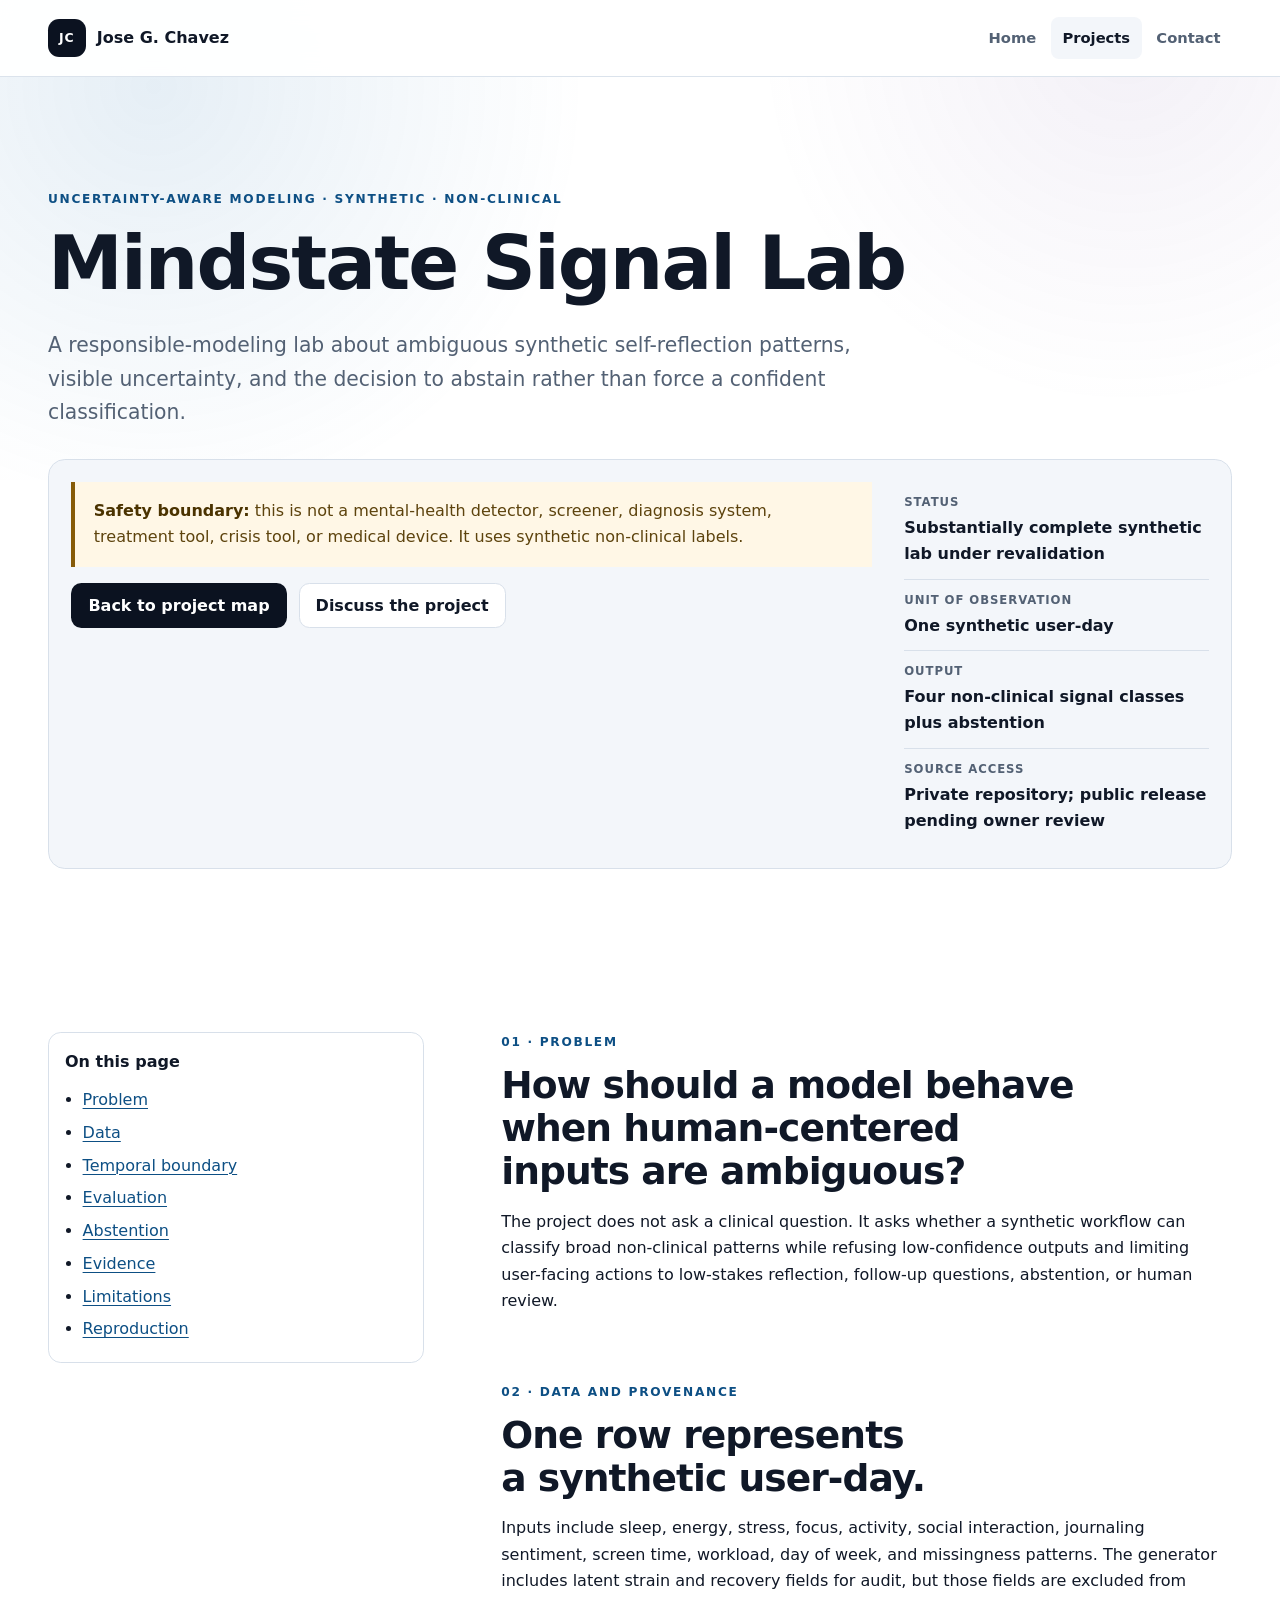
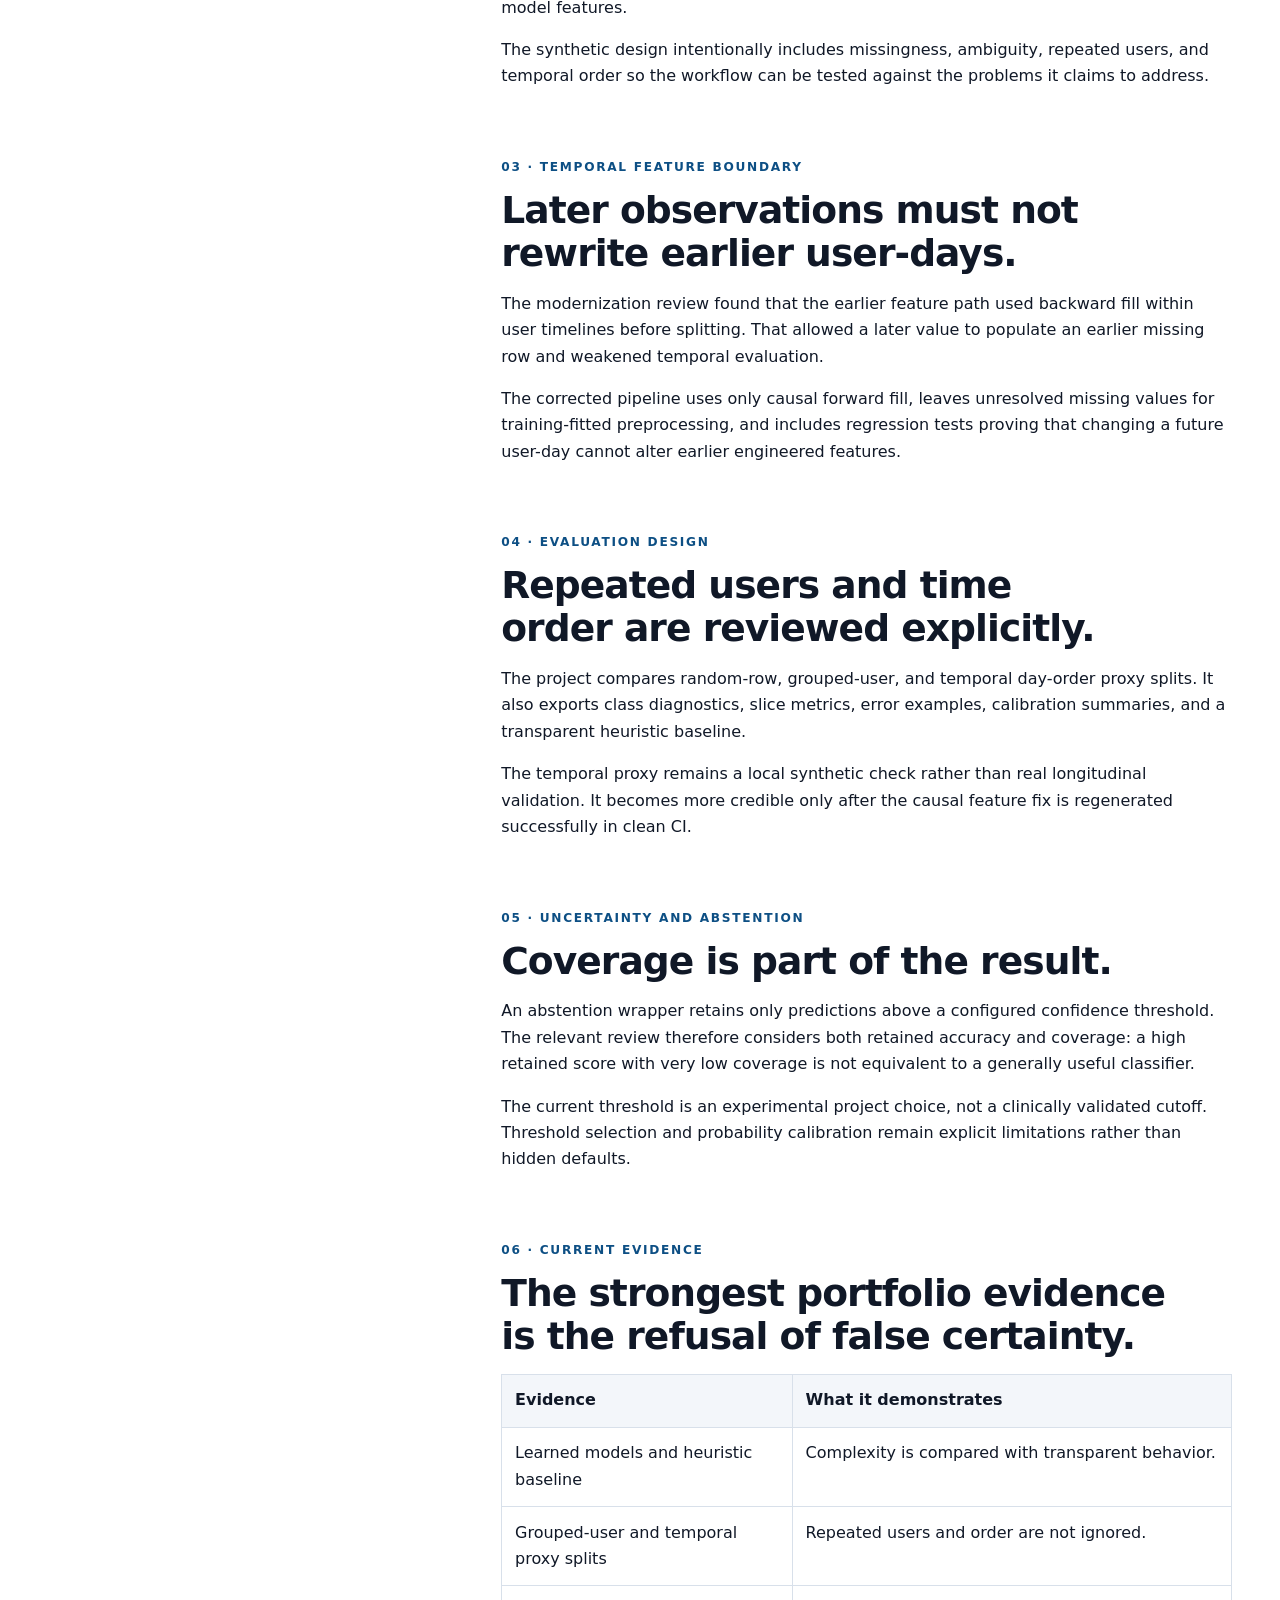
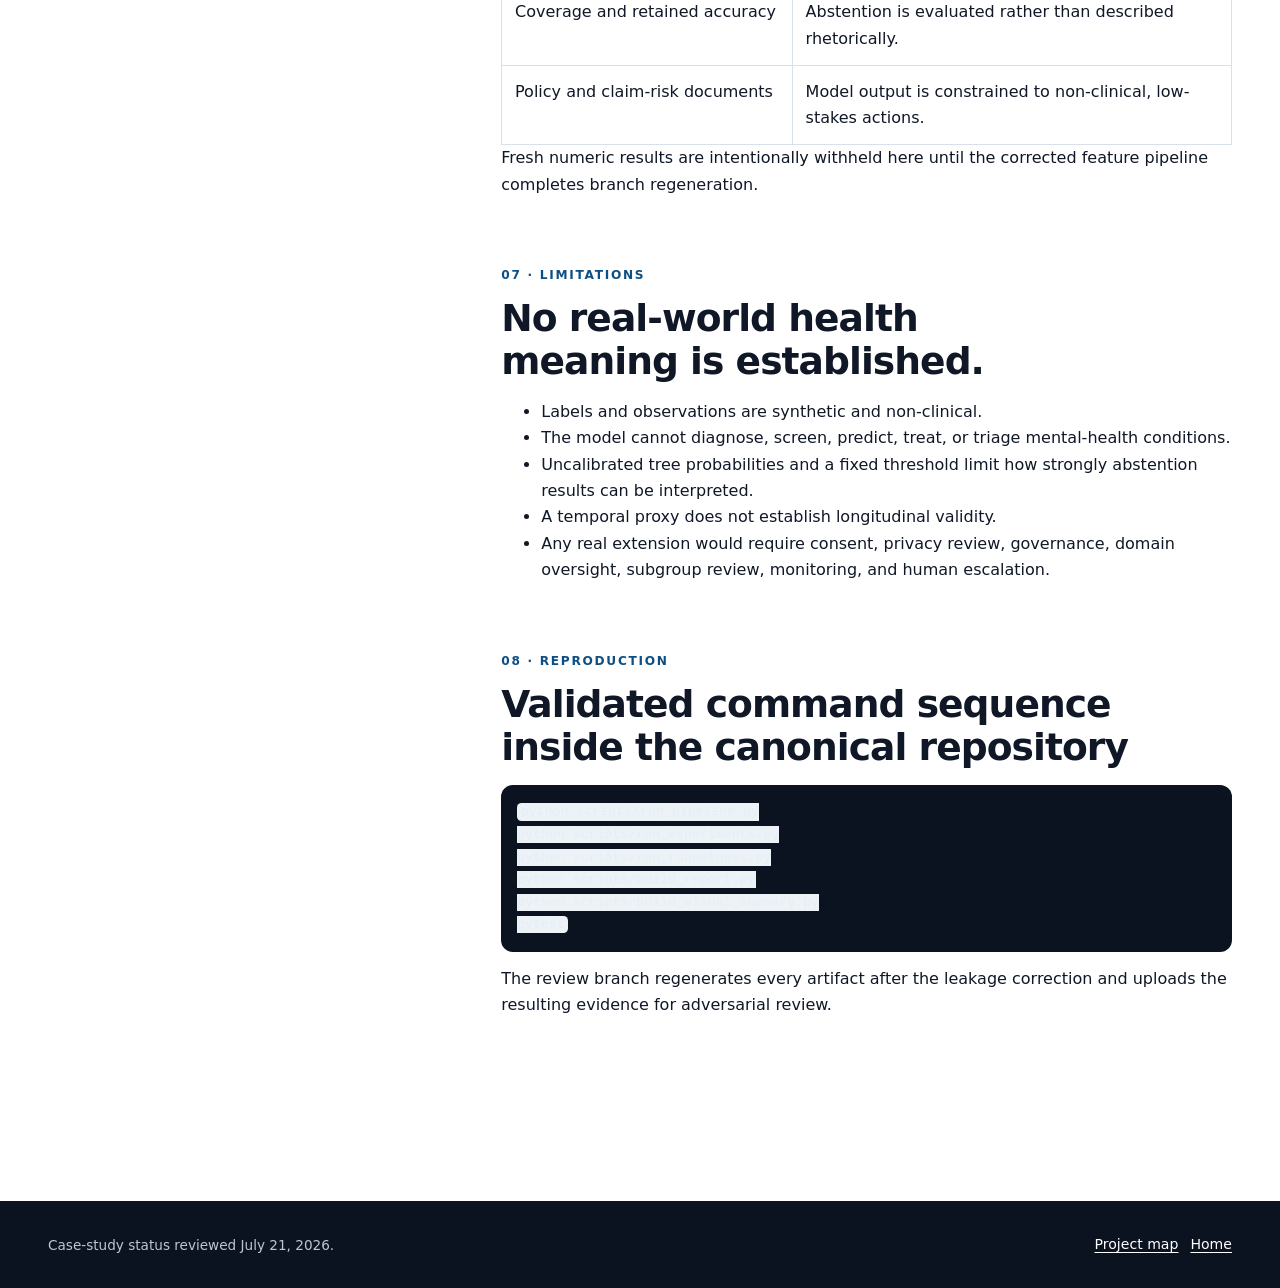
==== projects/mindstate-signal-lab.html @ d22eb43d "Add Mindstate Signal Lab case study" ====
<!doctype html>
<html lang="en">
<head>
  <meta charset="utf-8">
  <meta name="viewport" content="width=device-width, initial-scale=1">
  <meta name="description" content="Case study for Mindstate Signal Lab, a synthetic non-clinical uncertainty and abstention modeling project.">
  <meta name="theme-color" content="#0b1220">
  <title>Mindstate Signal Lab — Case Study</title>
  <link rel="icon" href="../favicon.svg" type="image/svg+xml">
  <link rel="stylesheet" href="../portfolio.css">
</head>
<body>
  <a class="skip-link" href="#main-content">Skip to main content</a>
  <header class="site-header"><div class="shell nav-shell"><a class="brand" href="../index.html" aria-label="Jose G. Chavez portfolio home"><span class="brand-mark" aria-hidden="true">JC</span><span>Jose G. Chavez</span></a><nav aria-label="Primary navigation"><ul class="nav-list"><li><a href="../index.html">Home</a></li><li><a aria-current="page" href="index.html">Projects</a></li><li><a href="../contact.html">Contact</a></li></ul></nav></div></header>
  <main id="main-content">
    <section class="case-hero shell">
      <p class="eyebrow">Uncertainty-aware modeling · synthetic · non-clinical</p>
      <h1>Mindstate Signal Lab</h1>
      <p class="hero-lede">A responsible-modeling lab about ambiguous synthetic self-reflection patterns, visible uncertainty, and the decision to abstain rather than force a confident classification.</p>
      <div class="case-summary">
        <div><p class="notice"><strong>Safety boundary:</strong> this is not a mental-health detector, screener, diagnosis system, treatment tool, crisis tool, or medical device. It uses synthetic non-clinical labels.</p><div class="button-row"><a class="button button-primary" href="index.html">Back to project map</a><a class="button button-secondary" href="../contact.html">Discuss the project</a></div></div>
        <dl class="fact-list"><div><dt>Status</dt><dd>Substantially complete synthetic lab under revalidation</dd></div><div><dt>Unit of observation</dt><dd>One synthetic user-day</dd></div><div><dt>Output</dt><dd>Four non-clinical signal classes plus abstention</dd></div><div><dt>Source access</dt><dd>Private repository; public release pending owner review</dd></div></dl>
      </div>
    </section>
    <section class="section shell case-layout">
      <nav class="case-nav" aria-label="Case study sections"><p>On this page</p><ul><li><a href="#problem">Problem</a></li><li><a href="#data">Data</a></li><li><a href="#causality">Temporal boundary</a></li><li><a href="#evaluation">Evaluation</a></li><li><a href="#abstention">Abstention</a></li><li><a href="#evidence">Evidence</a></li><li><a href="#limitations">Limitations</a></li><li><a href="#reproduce">Reproduction</a></li></ul></nav>
      <div class="case-content">
        <section id="problem"><p class="eyebrow">01 · Problem</p><h2>How should a model behave when human-centered inputs are ambiguous?</h2><p>The project does not ask a clinical question. It asks whether a synthetic workflow can classify broad non-clinical patterns while refusing low-confidence outputs and limiting user-facing actions to low-stakes reflection, follow-up questions, abstention, or human review.</p></section>
        <section id="data"><p class="eyebrow">02 · Data and provenance</p><h2>One row represents a synthetic user-day.</h2><p>Inputs include sleep, energy, stress, focus, activity, social interaction, journaling sentiment, screen time, workload, day of week, and missingness patterns. The generator includes latent strain and recovery fields for audit, but those fields are excluded from model features.</p><p>The synthetic design intentionally includes missingness, ambiguity, repeated users, and temporal order so the workflow can be tested against the problems it claims to address.</p></section>
        <section id="causality"><p class="eyebrow">03 · Temporal feature boundary</p><h2>Later observations must not rewrite earlier user-days.</h2><p>The modernization review found that the earlier feature path used backward fill within user timelines before splitting. That allowed a later value to populate an earlier missing row and weakened temporal evaluation.</p><p>The corrected pipeline uses only causal forward fill, leaves unresolved missing values for training-fitted preprocessing, and includes regression tests proving that changing a future user-day cannot alter earlier engineered features.</p></section>
        <section id="evaluation"><p class="eyebrow">04 · Evaluation design</p><h2>Repeated users and time order are reviewed explicitly.</h2><p>The project compares random-row, grouped-user, and temporal day-order proxy splits. It also exports class diagnostics, slice metrics, error examples, calibration summaries, and a transparent heuristic baseline.</p><p>The temporal proxy remains a local synthetic check rather than real longitudinal validation. It becomes more credible only after the causal feature fix is regenerated successfully in clean CI.</p></section>
        <section id="abstention"><p class="eyebrow">05 · Uncertainty and abstention</p><h2>Coverage is part of the result.</h2><p>An abstention wrapper retains only predictions above a configured confidence threshold. The relevant review therefore considers both retained accuracy and coverage: a high retained score with very low coverage is not equivalent to a generally useful classifier.</p><p>The current threshold is an experimental project choice, not a clinically validated cutoff. Threshold selection and probability calibration remain explicit limitations rather than hidden defaults.</p></section>
        <section id="evidence"><p class="eyebrow">06 · Current evidence</p><h2>The strongest portfolio evidence is the refusal of false certainty.</h2><table class="evidence-table"><thead><tr><th>Evidence</th><th>What it demonstrates</th></tr></thead><tbody><tr><td>Learned models and heuristic baseline</td><td>Complexity is compared with transparent behavior.</td></tr><tr><td>Grouped-user and temporal proxy splits</td><td>Repeated users and order are not ignored.</td></tr><tr><td>Coverage and retained accuracy</td><td>Abstention is evaluated rather than described rhetorically.</td></tr><tr><td>Policy and claim-risk documents</td><td>Model output is constrained to non-clinical, low-stakes actions.</td></tr></tbody></table><p>Fresh numeric results are intentionally withheld here until the corrected feature pipeline completes branch regeneration.</p></section>
        <section id="limitations"><p class="eyebrow">07 · Limitations</p><h2>No real-world health meaning is established.</h2><ul><li>Labels and observations are synthetic and non-clinical.</li><li>The model cannot diagnose, screen, predict, treat, or triage mental-health conditions.</li><li>Uncalibrated tree probabilities and a fixed threshold limit how strongly abstention results can be interpreted.</li><li>A temporal proxy does not establish longitudinal validity.</li><li>Any real extension would require consent, privacy review, governance, domain oversight, subgroup review, monitoring, and human escalation.</li></ul></section>
        <section id="reproduce"><p class="eyebrow">08 · Reproduction</p><h2>Validated command sequence inside the canonical repository</h2><pre class="code-block"><code>python scripts/run_pipeline.py
python scripts/run_experiments.py
python scripts/run_robustness.py
python scripts/build_report.py
python scripts/build_visual_summary.py
pytest</code></pre><p>The review branch regenerates every artifact after the leakage correction and uploads the resulting evidence for adversarial review.</p></section>
      </div>
    </section>
  </main>
  <footer class="site-footer"><div class="shell footer-shell"><p>Case-study status reviewed July 21, 2026.</p><div class="footer-links"><a href="index.html">Project map</a><a href="../index.html">Home</a></div></div></footer>
</body>
</html>
---- portfolio.css ----
:root {
  color-scheme: light;
  --ink: #101827;
  --muted: #536174;
  --line: #d8e0ea;
  --paper: #ffffff;
  --soft: #f3f6fa;
  --navy: #0b1220;
  --navy-2: #17263e;
  --accent: #1769aa;
  --accent-dark: #0d4f84;
  --teal: #13705d;
  --gold: #865b08;
  --purple: #654297;
  --radius: 1.05rem;
  --shadow: 0 18px 44px rgb(11 18 32 / 0.08);
  --content: 74rem;
}

* { box-sizing: border-box; }
html { scroll-behavior: smooth; }
body {
  margin: 0;
  background: var(--paper);
  color: var(--ink);
  font-family: Inter, ui-sans-serif, system-ui, -apple-system, BlinkMacSystemFont, "Segoe UI", sans-serif;
  font-size: 1rem;
  line-height: 1.65;
}
body::before {
  position: fixed;
  inset: 0 0 auto;
  z-index: -1;
  height: 30rem;
  background:
    radial-gradient(circle at 12% 18%, rgb(23 105 170 / 0.11), transparent 27rem),
    radial-gradient(circle at 88% 8%, rgb(101 66 151 / 0.08), transparent 23rem);
  content: "";
  pointer-events: none;
}
a { color: var(--accent-dark); text-decoration-thickness: 0.08em; text-underline-offset: 0.2em; }
a:hover { color: var(--accent); }
a:focus-visible, button:focus-visible { outline: 3px solid #ffbf47; outline-offset: 4px; border-radius: 0.25rem; }
code { padding: 0.08em 0.26em; border-radius: 0.28rem; background: #edf2f7; font-size: 0.92em; }
h1, h2, h3, p { margin-top: 0; }
h1, h2, h3 { line-height: 1.14; letter-spacing: -0.025em; text-wrap: balance; }
h1 { max-width: 18ch; margin-bottom: 1.4rem; font-size: clamp(2.5rem, 6vw, 5.35rem); }
h2 { max-width: 23ch; margin-bottom: 1rem; font-size: clamp(2rem, 4vw, 3.35rem); }
h3 { margin-bottom: 0.75rem; font-size: clamp(1.22rem, 2vw, 1.55rem); }
.shell { width: min(calc(100% - 2rem), var(--content)); margin-inline: auto; }
.skip-link {
  position: fixed; top: 0.75rem; left: 0.75rem; z-index: 1000;
  padding: 0.75rem 1rem; border-radius: 0.5rem; background: #ffbf47; color: #111;
  font-weight: 850; transform: translateY(-160%);
}
.skip-link:focus { transform: translateY(0); }
.site-header {
  position: sticky; top: 0; z-index: 50;
  border-bottom: 1px solid rgb(216 224 234 / 0.9);
  background: rgb(255 255 255 / 0.94); backdrop-filter: blur(14px);
}
.nav-shell, .footer-shell, .card-topline, .button-row, .card-links, .research-links, .footer-links {
  display: flex; align-items: center;
}
.nav-shell { min-height: 4.75rem; justify-content: space-between; gap: 1.25rem; }
.brand { display: inline-flex; align-items: center; gap: 0.7rem; color: var(--ink); font-weight: 850; text-decoration: none; white-space: nowrap; }
.brand-mark { display: grid; width: 2.35rem; aspect-ratio: 1; place-items: center; border-radius: 0.7rem; background: var(--navy); color: white; font-size: 0.78rem; letter-spacing: 0.08em; }
.nav-list { display: flex; flex-wrap: wrap; justify-content: flex-end; gap: 0.2rem; margin: 0; padding: 0; list-style: none; }
.nav-list a { display: inline-block; padding: 0.55rem 0.72rem; border-radius: 0.5rem; color: var(--muted); font-size: 0.92rem; font-weight: 750; text-decoration: none; }
.nav-list a:hover, .nav-list a[aria-current="page"] { background: var(--soft); color: var(--ink); }
.hero { display: grid; grid-template-columns: minmax(0, 1.55fr) minmax(18rem, 0.65fr); gap: clamp(2rem, 7vw, 6rem); align-items: center; min-height: min(48rem, calc(100vh - 4.75rem)); padding-block: clamp(4.5rem, 10vw, 8rem); }
.eyebrow { margin-bottom: 0.75rem; color: var(--accent-dark); font-size: 0.76rem; font-weight: 900; letter-spacing: 0.14em; text-transform: uppercase; }
.eyebrow-light { color: #9dc9ee; }
.hero-lede { max-width: 64ch; margin-bottom: 1.8rem; color: var(--muted); font-size: clamp(1.08rem, 2vw, 1.27rem); }
.button-row, .card-links, .research-links, .footer-links { flex-wrap: wrap; gap: 0.75rem; }
.button { display: inline-flex; min-height: 2.85rem; align-items: center; justify-content: center; padding: 0.72rem 1rem; border: 1px solid transparent; border-radius: 0.65rem; font-weight: 850; line-height: 1.2; text-decoration: none; }
.button-primary { background: var(--navy); color: white; }
.button-primary:hover { background: var(--navy-2); color: white; }
.button-secondary { border-color: var(--line); background: white; color: var(--ink); }
.button-secondary:hover { border-color: #aebdce; background: var(--soft); color: var(--ink); }
.hero-panel { padding: clamp(1.35rem, 3vw, 2rem); border: 1px solid var(--line); border-radius: var(--radius); background: rgb(255 255 255 / 0.88); box-shadow: var(--shadow); }
.panel-label { margin-bottom: 1.2rem; font-size: 0.8rem; font-weight: 900; letter-spacing: 0.1em; text-transform: uppercase; }
.signal-list { margin: 0; }
.signal-list > div { padding-block: 1rem; border-top: 1px solid var(--line); }
.signal-list > div:first-child { border-top: 0; }
.signal-list dt { margin-bottom: 0.2rem; color: var(--ink); font-weight: 850; }
.signal-list dd { margin: 0; color: var(--muted); font-size: 0.95rem; }
.section { padding-block: clamp(4.25rem, 9vw, 7.25rem); scroll-margin-top: 5.5rem; }
.section-muted { background: var(--soft); }
.section-dark { background: var(--navy); color: white; }
.section-heading { display: grid; grid-template-columns: minmax(0, 1.35fr) minmax(16rem, 0.65fr); gap: 2rem; align-items: end; margin-bottom: clamp(2rem, 5vw, 3.5rem); }
.section-heading > p { max-width: 48ch; margin-bottom: 0.35rem; color: var(--muted); }
.section-heading-narrow { max-width: 64rem; }
.project-grid { display: grid; grid-template-columns: repeat(3, minmax(0, 1fr)); gap: 1.15rem; }
.project-card { display: flex; min-width: 0; flex-direction: column; padding: clamp(1.25rem, 2.5vw, 1.75rem); border: 1px solid var(--line); border-radius: var(--radius); background: white; box-shadow: 0 8px 25px rgb(11 18 32 / 0.04); }
.project-card-lead { border-color: #a9cae4; box-shadow: 0 20px 50px rgb(23 105 170 / 0.09); }
.card-topline { flex-wrap: wrap; justify-content: space-between; gap: 0.55rem; margin-bottom: 1rem; }
.status, .category, .tool-list li { font-size: 0.72rem; font-weight: 850; letter-spacing: 0.04em; }
.status { padding: 0.24rem 0.55rem; border-radius: 999px; }
.status-synthetic { background: #dfeef9; color: #0c4f7b; }
.status-sensitive { background: #eee5f7; color: #56337b; }
.status-operations { background: #e2f1eb; color: #115a48; }
.category { color: var(--muted); text-align: right; }
.project-visual { display: grid; grid-template-columns: 1fr auto 1fr auto 1fr; gap: 0.4rem; align-items: center; margin-bottom: 1.2rem; padding: 0.9rem; border-radius: 0.75rem; background: var(--soft); color: #3b4b60; font-size: 0.68rem; font-weight: 800; text-align: center; }
.project-visual span { min-width: 0; }
.project-visual span + span::before { margin-right: 0.35rem; color: var(--accent); content: "→"; }
.project-card > p { color: var(--muted); }
.capability { margin-top: auto; }
.capability strong { color: var(--ink); }
.tool-list { display: flex; flex-wrap: wrap; gap: 0.45rem; margin: 0 0 1.25rem; padding: 0; list-style: none; }
.tool-list li { padding: 0.35rem 0.55rem; border: 1px solid var(--line); border-radius: 0.45rem; color: #405064; }
.card-links { align-items: flex-start; flex-direction: column; padding-top: 1rem; border-top: 1px solid var(--line); }
.card-links a { font-weight: 850; }
.source-status { color: var(--muted); font-size: 0.78rem; }
.boundary-callout { display: grid; grid-template-columns: minmax(0, 0.8fr) minmax(0, 1.2fr); gap: 2rem; align-items: center; margin-top: 1.25rem; padding: clamp(1.4rem, 3vw, 2rem); border: 1px solid #d9c18c; border-radius: var(--radius); background: #fffaf0; }
.boundary-callout p:last-child { margin-bottom: 0; color: #665638; }
.process-grid { display: grid; grid-template-columns: repeat(5, minmax(0, 1fr)); gap: 1rem; margin: 0; padding: 0; list-style: none; }
.process-grid li { padding: 1.2rem; border-top: 3px solid var(--accent); background: var(--soft); }
.process-number { display: block; margin-bottom: 1.7rem; color: var(--accent-dark); font-size: 0.78rem; font-weight: 900; }
.process-grid p { margin-bottom: 0; color: var(--muted); font-size: 0.93rem; }
.research-grid { display: grid; grid-template-columns: minmax(0, 0.85fr) minmax(0, 1.15fr); gap: clamp(2rem, 8vw, 7rem); align-items: start; }
.research-copy { color: #d7e1ee; font-size: 1.08rem; }
.research-links a { color: #b8dcf8; font-weight: 850; }
.review-banner { display: flex; align-items: center; justify-content: space-between; gap: 2rem; padding: clamp(1.5rem, 4vw, 2.4rem); border: 1px solid var(--line); border-radius: var(--radius); box-shadow: var(--shadow); }
.review-banner p { max-width: 65ch; margin-bottom: 0; color: var(--muted); }
.site-footer { padding-block: 2rem; background: var(--navy); color: #bbc7d7; }
.footer-shell { justify-content: space-between; gap: 1.5rem; }
.footer-shell p { margin: 0; font-size: 0.85rem; }
.footer-links a { color: white; font-size: 0.88rem; }
.case-hero { padding-block: clamp(4rem, 9vw, 7rem) 3rem; }
.case-hero h1 { max-width: 19ch; font-size: clamp(2.4rem, 6vw, 4.7rem); }
.case-summary { display: grid; grid-template-columns: minmax(0, 1fr) minmax(16rem, 0.38fr); gap: 2rem; padding: 1.4rem; border: 1px solid var(--line); border-radius: var(--radius); background: var(--soft); }
.case-summary p:last-child { margin-bottom: 0; }
.fact-list { margin: 0; }
.fact-list > div { padding-block: 0.7rem; border-top: 1px solid var(--line); }
.fact-list > div:first-child { border-top: 0; }
.fact-list dt { color: var(--muted); font-size: 0.73rem; font-weight: 900; letter-spacing: 0.08em; text-transform: uppercase; }
.fact-list dd { margin: 0.15rem 0 0; font-weight: 700; }
.case-layout { display: grid; grid-template-columns: minmax(0, 0.68fr) minmax(0, 1.32fr); gap: clamp(2rem, 6vw, 5rem); }
.case-nav { position: sticky; top: 6.5rem; align-self: start; padding: 1rem; border: 1px solid var(--line); border-radius: 0.8rem; }
.case-nav p { margin-bottom: 0.5rem; font-weight: 850; }
.case-nav ul { margin: 0; padding-left: 1.1rem; }
.case-nav a { display: inline-block; padding-block: 0.2rem; }
.case-content section { padding-block: 0 3.2rem; scroll-margin-top: 6rem; }
.case-content h2 { max-width: none; font-size: clamp(1.65rem, 3vw, 2.35rem); }
.notice { padding: 1rem 1.15rem; border-left: 4px solid var(--gold); background: #fff7e6; color: #5d430d; }
.notice strong { color: #4b3300; }
.evidence-table { width: 100%; border-collapse: collapse; }
.evidence-table th, .evidence-table td { padding: 0.8rem; border: 1px solid var(--line); text-align: left; vertical-align: top; }
.evidence-table th { background: var(--soft); }
.code-block { overflow-x: auto; padding: 1rem; border-radius: 0.75rem; background: var(--navy); color: #e5edf7; font: 0.9rem/1.55 ui-monospace, SFMono-Regular, Menlo, Consolas, monospace; }
.project-index { display: grid; gap: 1rem; }
.project-index article { display: grid; grid-template-columns: minmax(0, 0.65fr) minmax(0, 1.35fr); gap: 2rem; padding: 1.5rem; border: 1px solid var(--line); border-radius: var(--radius); }
.project-index p:last-child { margin-bottom: 0; color: var(--muted); }
.compact-grid { display: grid; grid-template-columns: repeat(2, minmax(0, 1fr)); gap: 1rem; }
.compact-card { display: flex; min-height: 7rem; flex-direction: column; justify-content: center; padding: 1.25rem; border: 1px solid var(--line); border-radius: 0.85rem; color: var(--ink); text-decoration: none; }
.compact-card:hover { border-color: #9fb6cc; background: var(--soft); color: var(--ink); }
.compact-card span { margin-bottom: 0.25rem; font-weight: 850; }
.compact-card small { color: var(--muted); font-size: 0.92rem; }

@media (max-width: 64rem) {
  .project-grid { grid-template-columns: repeat(2, minmax(0, 1fr)); }
  .project-card-lead { grid-column: span 2; }
  .process-grid { grid-template-columns: repeat(2, minmax(0, 1fr)); }
}
@media (max-width: 48rem) {
  .site-header { position: static; }
  .nav-shell, .footer-shell, .review-banner { align-items: flex-start; flex-direction: column; }
  .nav-shell { padding-block: 0.85rem; }
  .nav-list { justify-content: flex-start; }
  .hero, .section-heading, .research-grid, .case-summary, .case-layout, .boundary-callout, .project-index article { grid-template-columns: 1fr; }
  .hero { min-height: auto; }
  .project-grid, .compact-grid, .process-grid { grid-template-columns: 1fr; }
  .project-card-lead { grid-column: auto; }
  .case-nav { position: static; }
}
@media (max-width: 28rem) {
  .shell { width: min(calc(100% - 1.25rem), var(--content)); }
  .brand span:last-child { display: none; }
  .button { width: 100%; }
  .button-row, .research-links, .footer-links { align-items: stretch; flex-direction: column; }
  .card-topline { align-items: flex-start; flex-direction: column; }
  .category { text-align: left; }
  .project-visual { grid-template-columns: 1fr; text-align: left; }
  .project-visual span + span::before { content: "↓"; }
}
@media (prefers-reduced-motion: reduce) {
  html { scroll-behavior: auto; }
  *, *::before, *::after { scroll-behavior: auto !important; transition-duration: 0.01ms !important; animation-duration: 0.01ms !important; animation-iteration-count: 1 !important; }
}
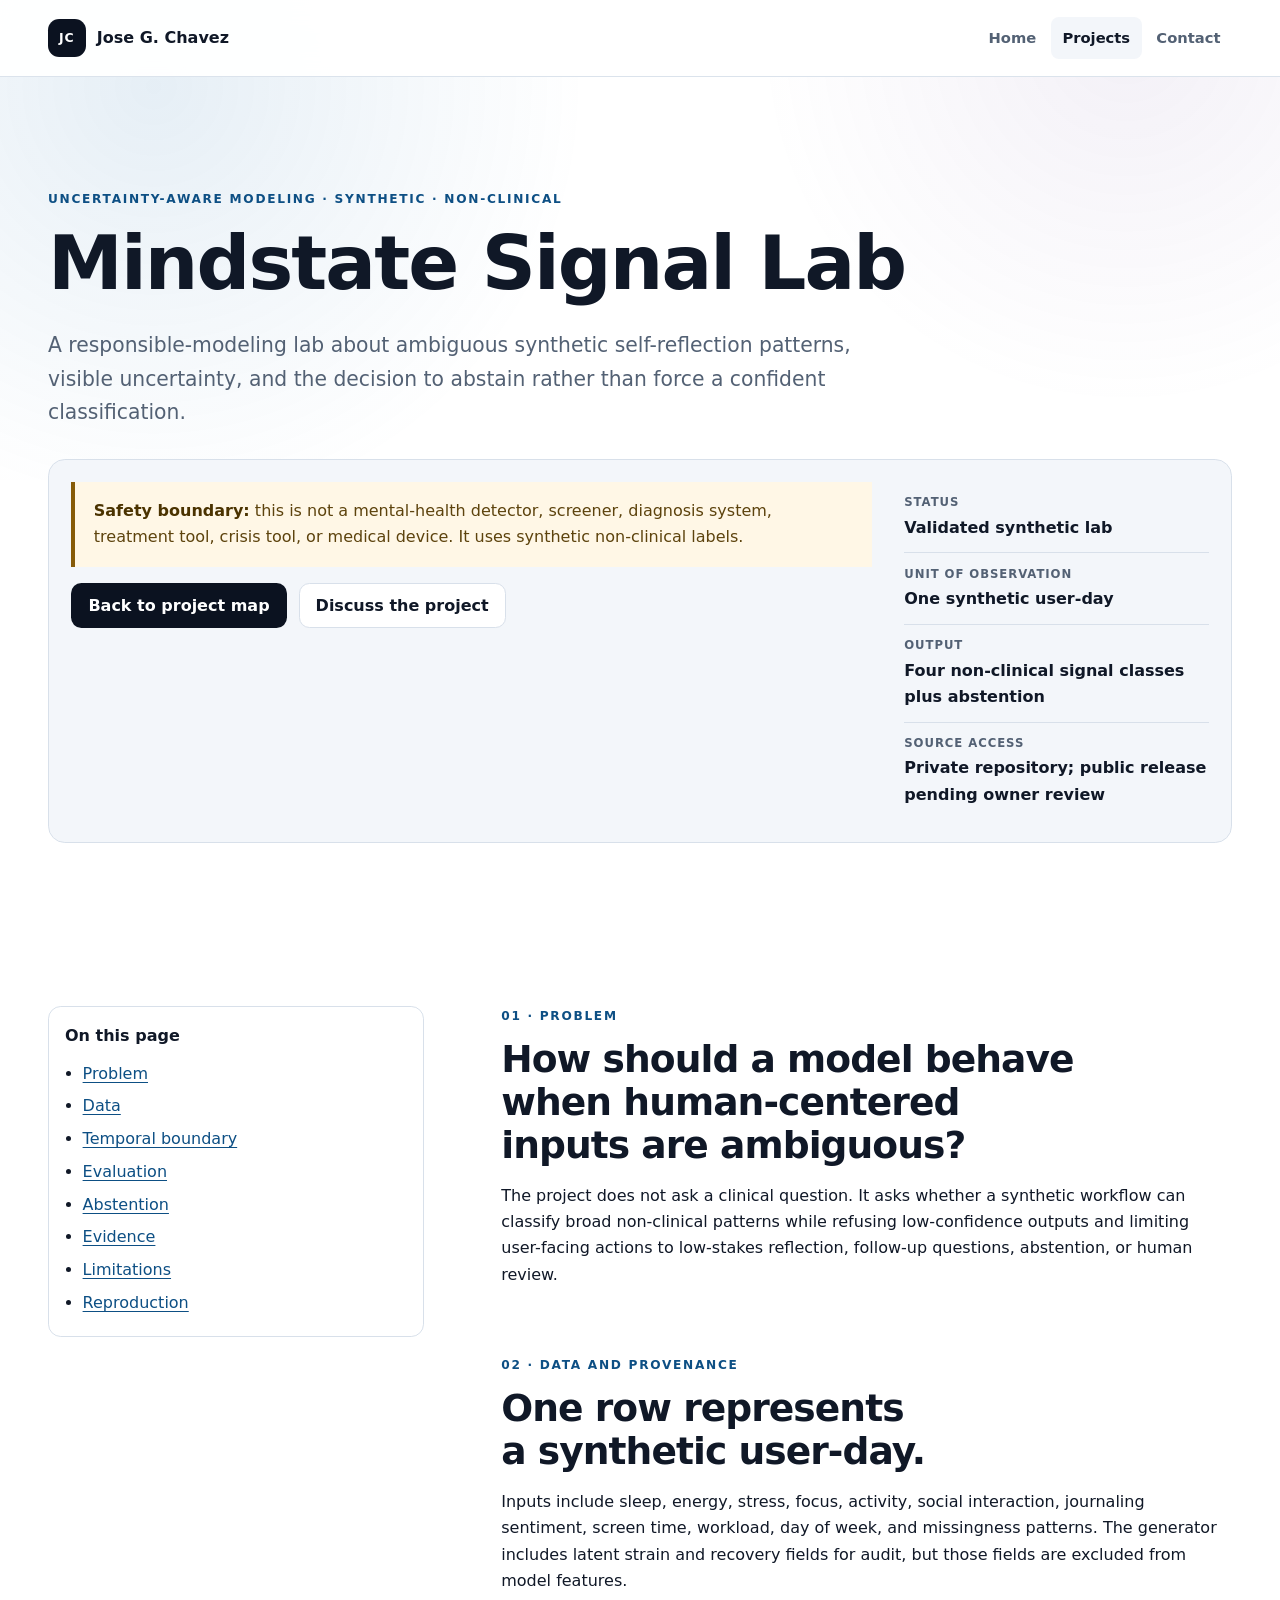
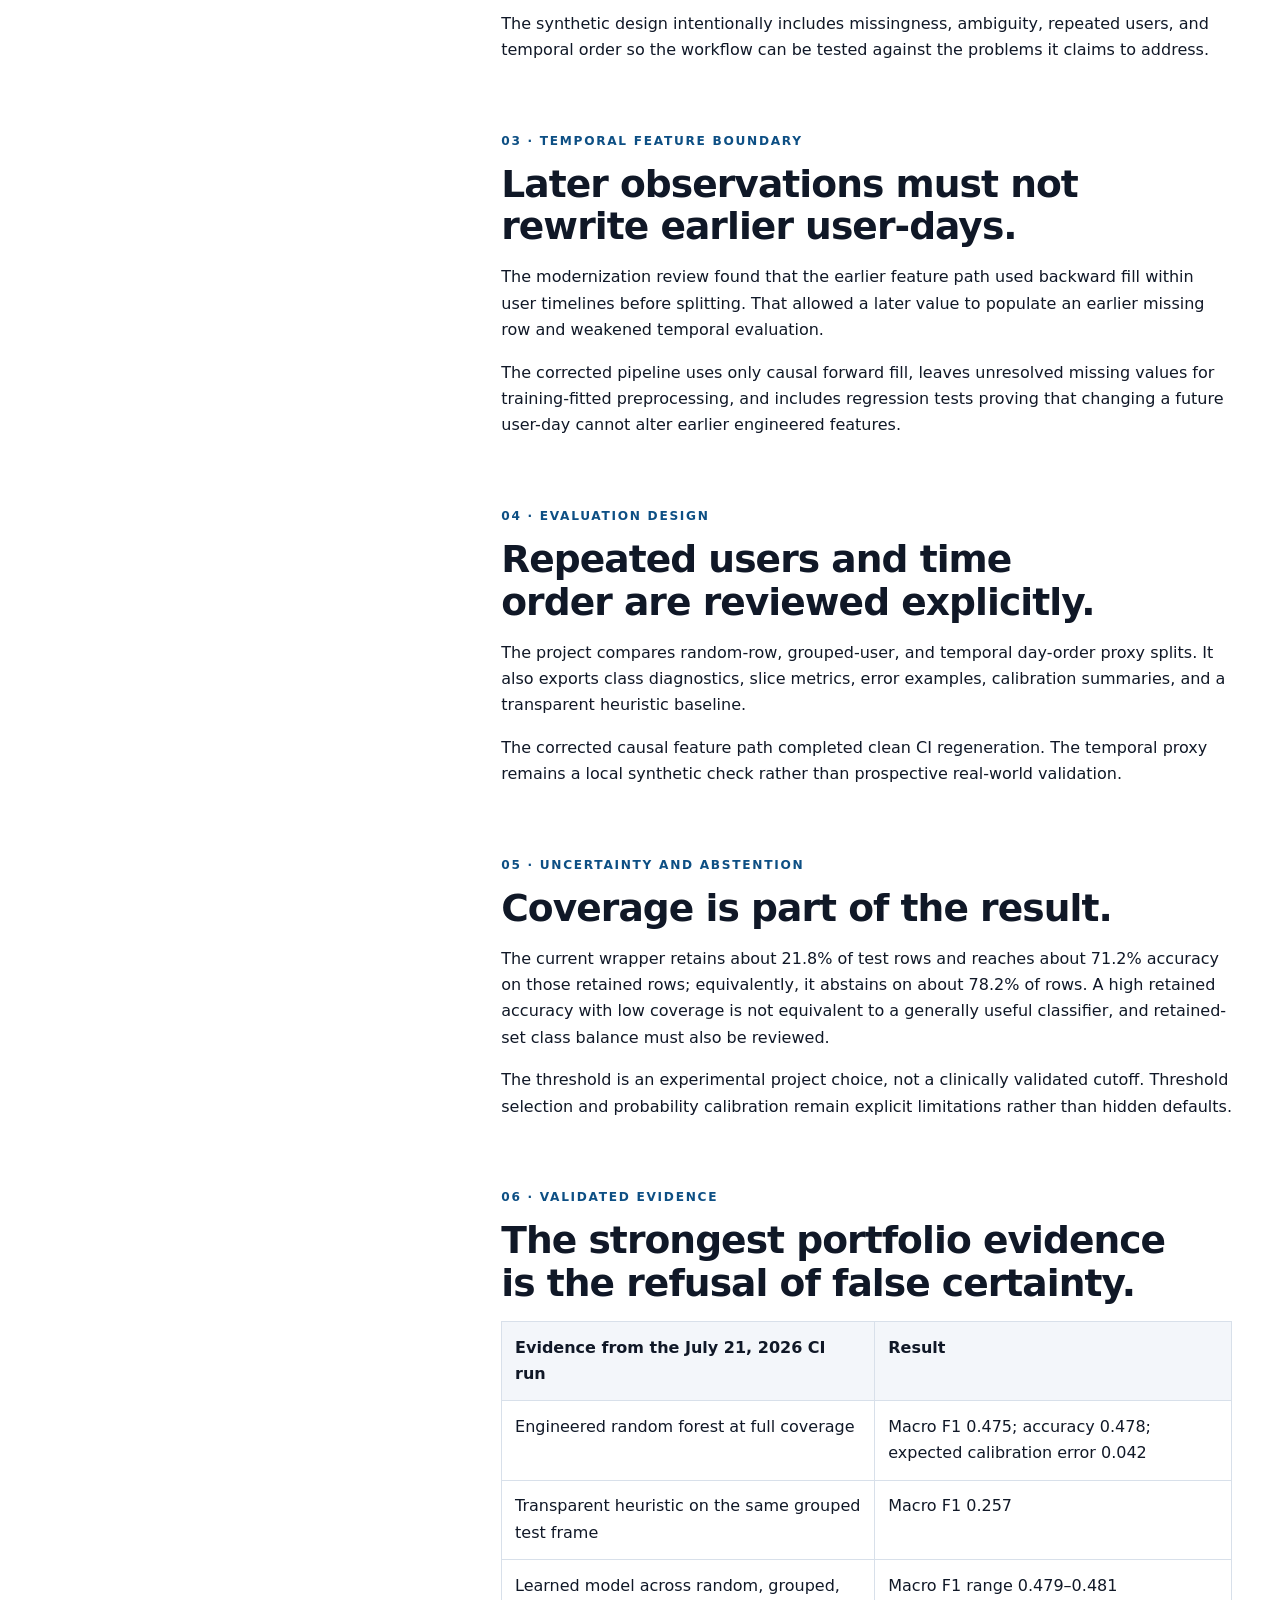
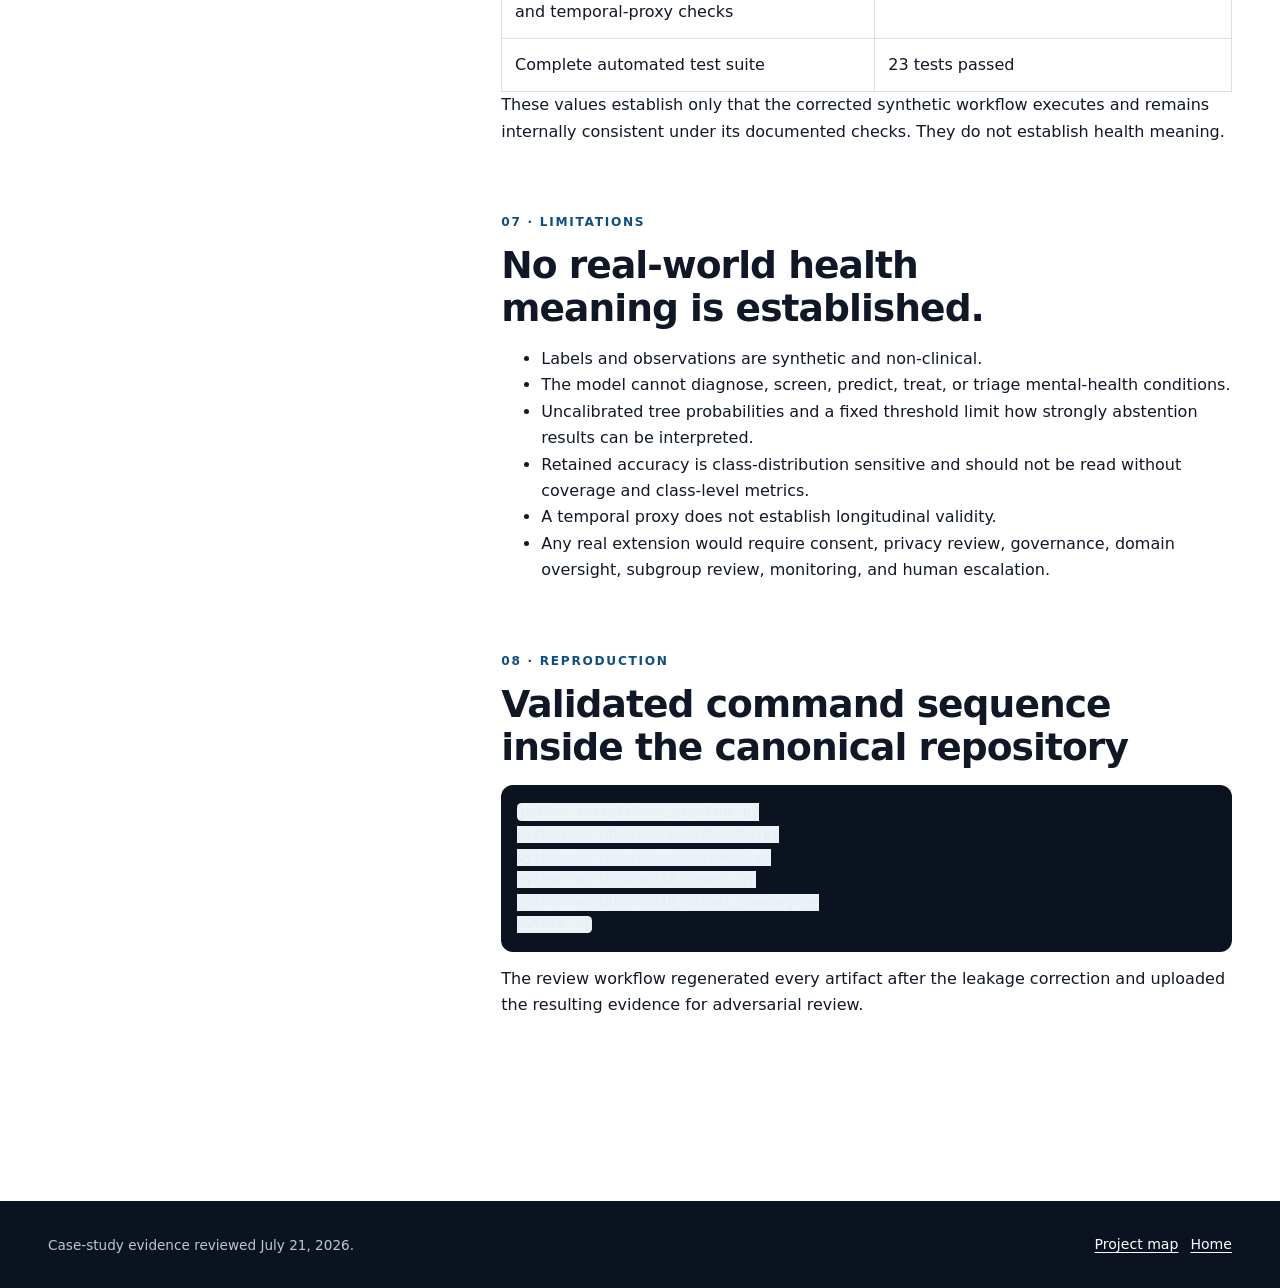
==== commit 6b420d51: "Add corrected Mindstate evidence to public case study" ====
--- a/projects/mindstate-signal-lab.html
+++ b/projects/mindstate-signal-lab.html
@@ -19,7 +19,7 @@
       <p class="hero-lede">A responsible-modeling lab about ambiguous synthetic self-reflection patterns, visible uncertainty, and the decision to abstain rather than force a confident classification.</p>
       <div class="case-summary">
         <div><p class="notice"><strong>Safety boundary:</strong> this is not a mental-health detector, screener, diagnosis system, treatment tool, crisis tool, or medical device. It uses synthetic non-clinical labels.</p><div class="button-row"><a class="button button-primary" href="index.html">Back to project map</a><a class="button button-secondary" href="../contact.html">Discuss the project</a></div></div>
-        <dl class="fact-list"><div><dt>Status</dt><dd>Substantially complete synthetic lab under revalidation</dd></div><div><dt>Unit of observation</dt><dd>One synthetic user-day</dd></div><div><dt>Output</dt><dd>Four non-clinical signal classes plus abstention</dd></div><div><dt>Source access</dt><dd>Private repository; public release pending owner review</dd></div></dl>
+        <dl class="fact-list"><div><dt>Status</dt><dd>Validated synthetic lab</dd></div><div><dt>Unit of observation</dt><dd>One synthetic user-day</dd></div><div><dt>Output</dt><dd>Four non-clinical signal classes plus abstention</dd></div><div><dt>Source access</dt><dd>Private repository; public release pending owner review</dd></div></dl>
       </div>
     </section>
     <section class="section shell case-layout">
@@ -28,19 +28,19 @@
         <section id="problem"><p class="eyebrow">01 · Problem</p><h2>How should a model behave when human-centered inputs are ambiguous?</h2><p>The project does not ask a clinical question. It asks whether a synthetic workflow can classify broad non-clinical patterns while refusing low-confidence outputs and limiting user-facing actions to low-stakes reflection, follow-up questions, abstention, or human review.</p></section>
         <section id="data"><p class="eyebrow">02 · Data and provenance</p><h2>One row represents a synthetic user-day.</h2><p>Inputs include sleep, energy, stress, focus, activity, social interaction, journaling sentiment, screen time, workload, day of week, and missingness patterns. The generator includes latent strain and recovery fields for audit, but those fields are excluded from model features.</p><p>The synthetic design intentionally includes missingness, ambiguity, repeated users, and temporal order so the workflow can be tested against the problems it claims to address.</p></section>
         <section id="causality"><p class="eyebrow">03 · Temporal feature boundary</p><h2>Later observations must not rewrite earlier user-days.</h2><p>The modernization review found that the earlier feature path used backward fill within user timelines before splitting. That allowed a later value to populate an earlier missing row and weakened temporal evaluation.</p><p>The corrected pipeline uses only causal forward fill, leaves unresolved missing values for training-fitted preprocessing, and includes regression tests proving that changing a future user-day cannot alter earlier engineered features.</p></section>
-        <section id="evaluation"><p class="eyebrow">04 · Evaluation design</p><h2>Repeated users and time order are reviewed explicitly.</h2><p>The project compares random-row, grouped-user, and temporal day-order proxy splits. It also exports class diagnostics, slice metrics, error examples, calibration summaries, and a transparent heuristic baseline.</p><p>The temporal proxy remains a local synthetic check rather than real longitudinal validation. It becomes more credible only after the causal feature fix is regenerated successfully in clean CI.</p></section>
-        <section id="abstention"><p class="eyebrow">05 · Uncertainty and abstention</p><h2>Coverage is part of the result.</h2><p>An abstention wrapper retains only predictions above a configured confidence threshold. The relevant review therefore considers both retained accuracy and coverage: a high retained score with very low coverage is not equivalent to a generally useful classifier.</p><p>The current threshold is an experimental project choice, not a clinically validated cutoff. Threshold selection and probability calibration remain explicit limitations rather than hidden defaults.</p></section>
-        <section id="evidence"><p class="eyebrow">06 · Current evidence</p><h2>The strongest portfolio evidence is the refusal of false certainty.</h2><table class="evidence-table"><thead><tr><th>Evidence</th><th>What it demonstrates</th></tr></thead><tbody><tr><td>Learned models and heuristic baseline</td><td>Complexity is compared with transparent behavior.</td></tr><tr><td>Grouped-user and temporal proxy splits</td><td>Repeated users and order are not ignored.</td></tr><tr><td>Coverage and retained accuracy</td><td>Abstention is evaluated rather than described rhetorically.</td></tr><tr><td>Policy and claim-risk documents</td><td>Model output is constrained to non-clinical, low-stakes actions.</td></tr></tbody></table><p>Fresh numeric results are intentionally withheld here until the corrected feature pipeline completes branch regeneration.</p></section>
-        <section id="limitations"><p class="eyebrow">07 · Limitations</p><h2>No real-world health meaning is established.</h2><ul><li>Labels and observations are synthetic and non-clinical.</li><li>The model cannot diagnose, screen, predict, treat, or triage mental-health conditions.</li><li>Uncalibrated tree probabilities and a fixed threshold limit how strongly abstention results can be interpreted.</li><li>A temporal proxy does not establish longitudinal validity.</li><li>Any real extension would require consent, privacy review, governance, domain oversight, subgroup review, monitoring, and human escalation.</li></ul></section>
+        <section id="evaluation"><p class="eyebrow">04 · Evaluation design</p><h2>Repeated users and time order are reviewed explicitly.</h2><p>The project compares random-row, grouped-user, and temporal day-order proxy splits. It also exports class diagnostics, slice metrics, error examples, calibration summaries, and a transparent heuristic baseline.</p><p>The corrected causal feature path completed clean CI regeneration. The temporal proxy remains a local synthetic check rather than prospective real-world validation.</p></section>
+        <section id="abstention"><p class="eyebrow">05 · Uncertainty and abstention</p><h2>Coverage is part of the result.</h2><p>The current wrapper retains about 21.8% of test rows and reaches about 71.2% accuracy on those retained rows; equivalently, it abstains on about 78.2% of rows. A high retained accuracy with low coverage is not equivalent to a generally useful classifier, and retained-set class balance must also be reviewed.</p><p>The threshold is an experimental project choice, not a clinically validated cutoff. Threshold selection and probability calibration remain explicit limitations rather than hidden defaults.</p></section>
+        <section id="evidence"><p class="eyebrow">06 · Validated evidence</p><h2>The strongest portfolio evidence is the refusal of false certainty.</h2><table class="evidence-table"><thead><tr><th>Evidence from the July 21, 2026 CI run</th><th>Result</th></tr></thead><tbody><tr><td>Engineered random forest at full coverage</td><td>Macro F1 0.475; accuracy 0.478; expected calibration error 0.042</td></tr><tr><td>Transparent heuristic on the same grouped test frame</td><td>Macro F1 0.257</td></tr><tr><td>Learned model across random, grouped, and temporal-proxy checks</td><td>Macro F1 range 0.479–0.481</td></tr><tr><td>Complete automated test suite</td><td>23 tests passed</td></tr></tbody></table><p>These values establish only that the corrected synthetic workflow executes and remains internally consistent under its documented checks. They do not establish health meaning.</p></section>
+        <section id="limitations"><p class="eyebrow">07 · Limitations</p><h2>No real-world health meaning is established.</h2><ul><li>Labels and observations are synthetic and non-clinical.</li><li>The model cannot diagnose, screen, predict, treat, or triage mental-health conditions.</li><li>Uncalibrated tree probabilities and a fixed threshold limit how strongly abstention results can be interpreted.</li><li>Retained accuracy is class-distribution sensitive and should not be read without coverage and class-level metrics.</li><li>A temporal proxy does not establish longitudinal validity.</li><li>Any real extension would require consent, privacy review, governance, domain oversight, subgroup review, monitoring, and human escalation.</li></ul></section>
         <section id="reproduce"><p class="eyebrow">08 · Reproduction</p><h2>Validated command sequence inside the canonical repository</h2><pre class="code-block"><code>python scripts/run_pipeline.py
 python scripts/run_experiments.py
 python scripts/run_robustness.py
 python scripts/build_report.py
 python scripts/build_visual_summary.py
-pytest</code></pre><p>The review branch regenerates every artifact after the leakage correction and uploads the resulting evidence for adversarial review.</p></section>
+pytest -q</code></pre><p>The review workflow regenerated every artifact after the leakage correction and uploaded the resulting evidence for adversarial review.</p></section>
       </div>
     </section>
   </main>
-  <footer class="site-footer"><div class="shell footer-shell"><p>Case-study status reviewed July 21, 2026.</p><div class="footer-links"><a href="index.html">Project map</a><a href="../index.html">Home</a></div></div></footer>
+  <footer class="site-footer"><div class="shell footer-shell"><p>Case-study evidence reviewed July 21, 2026.</p><div class="footer-links"><a href="index.html">Project map</a><a href="../index.html">Home</a></div></div></footer>
 </body>
 </html>
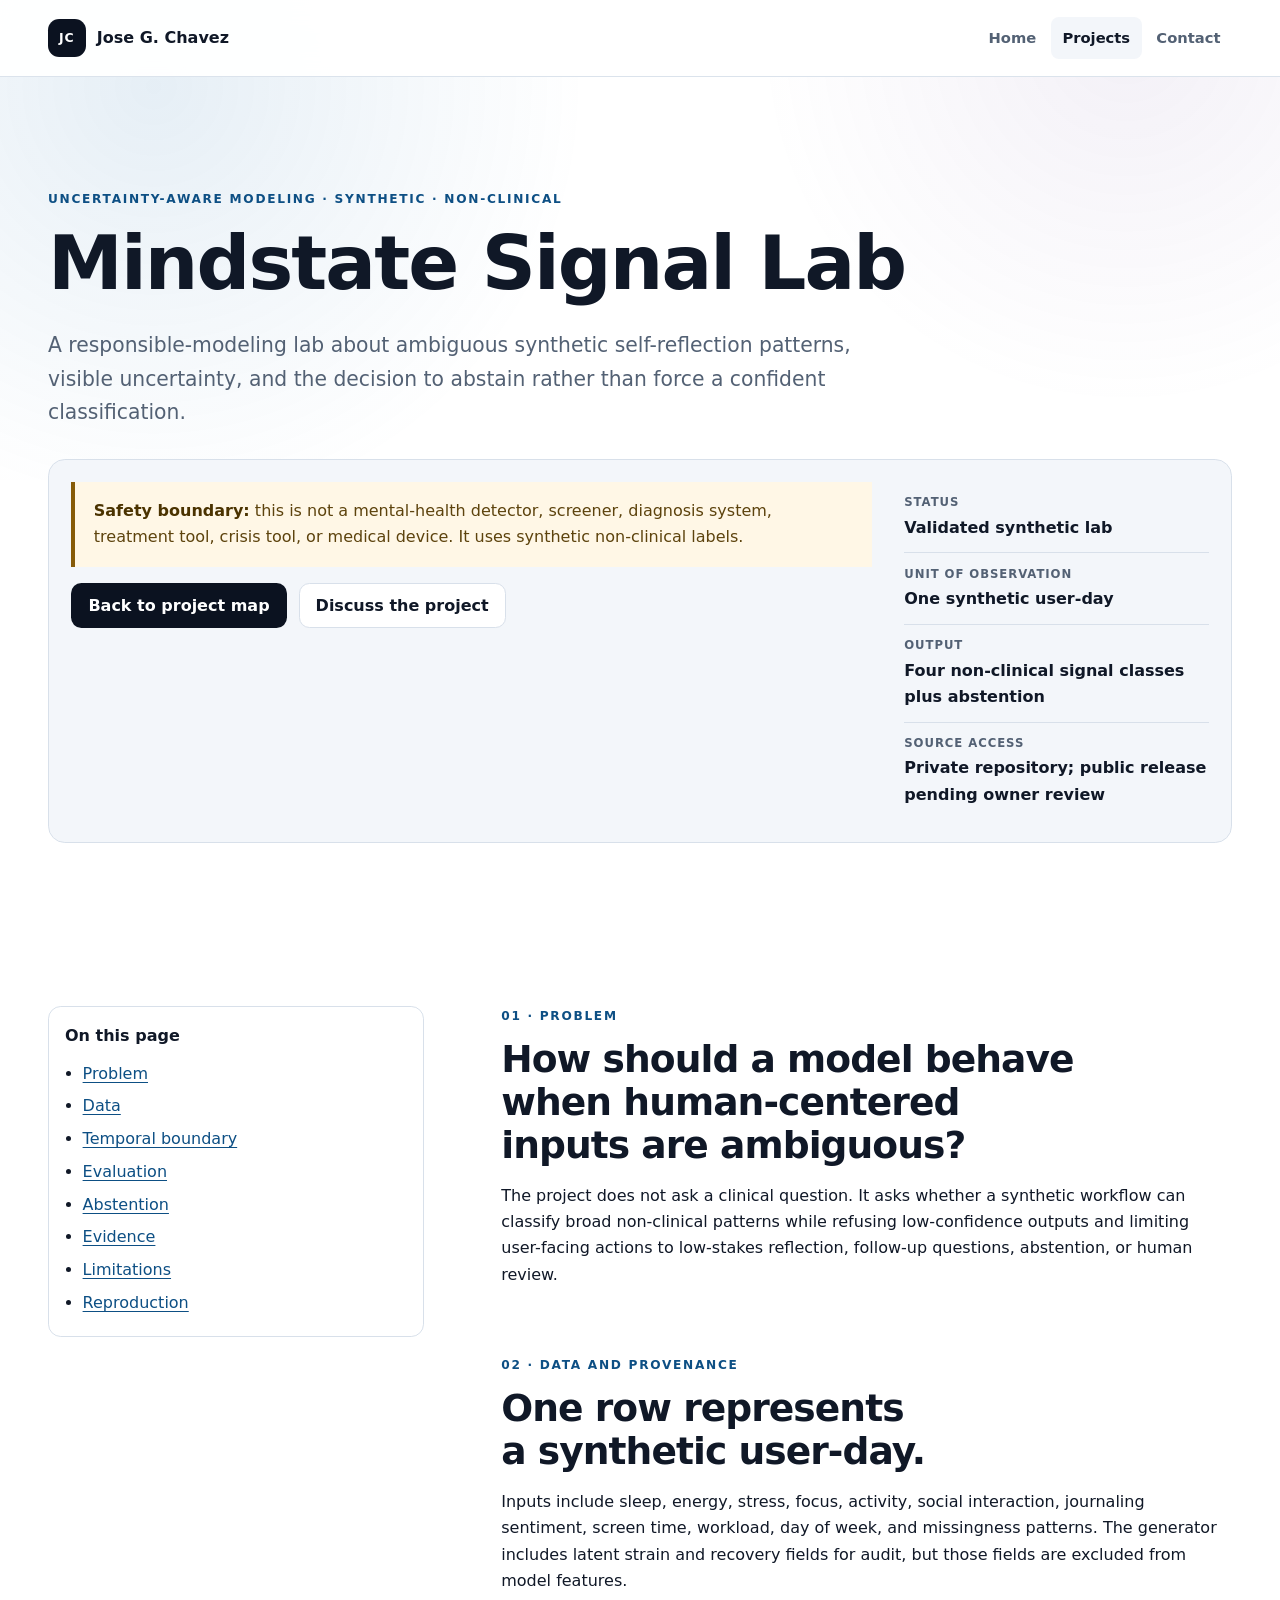
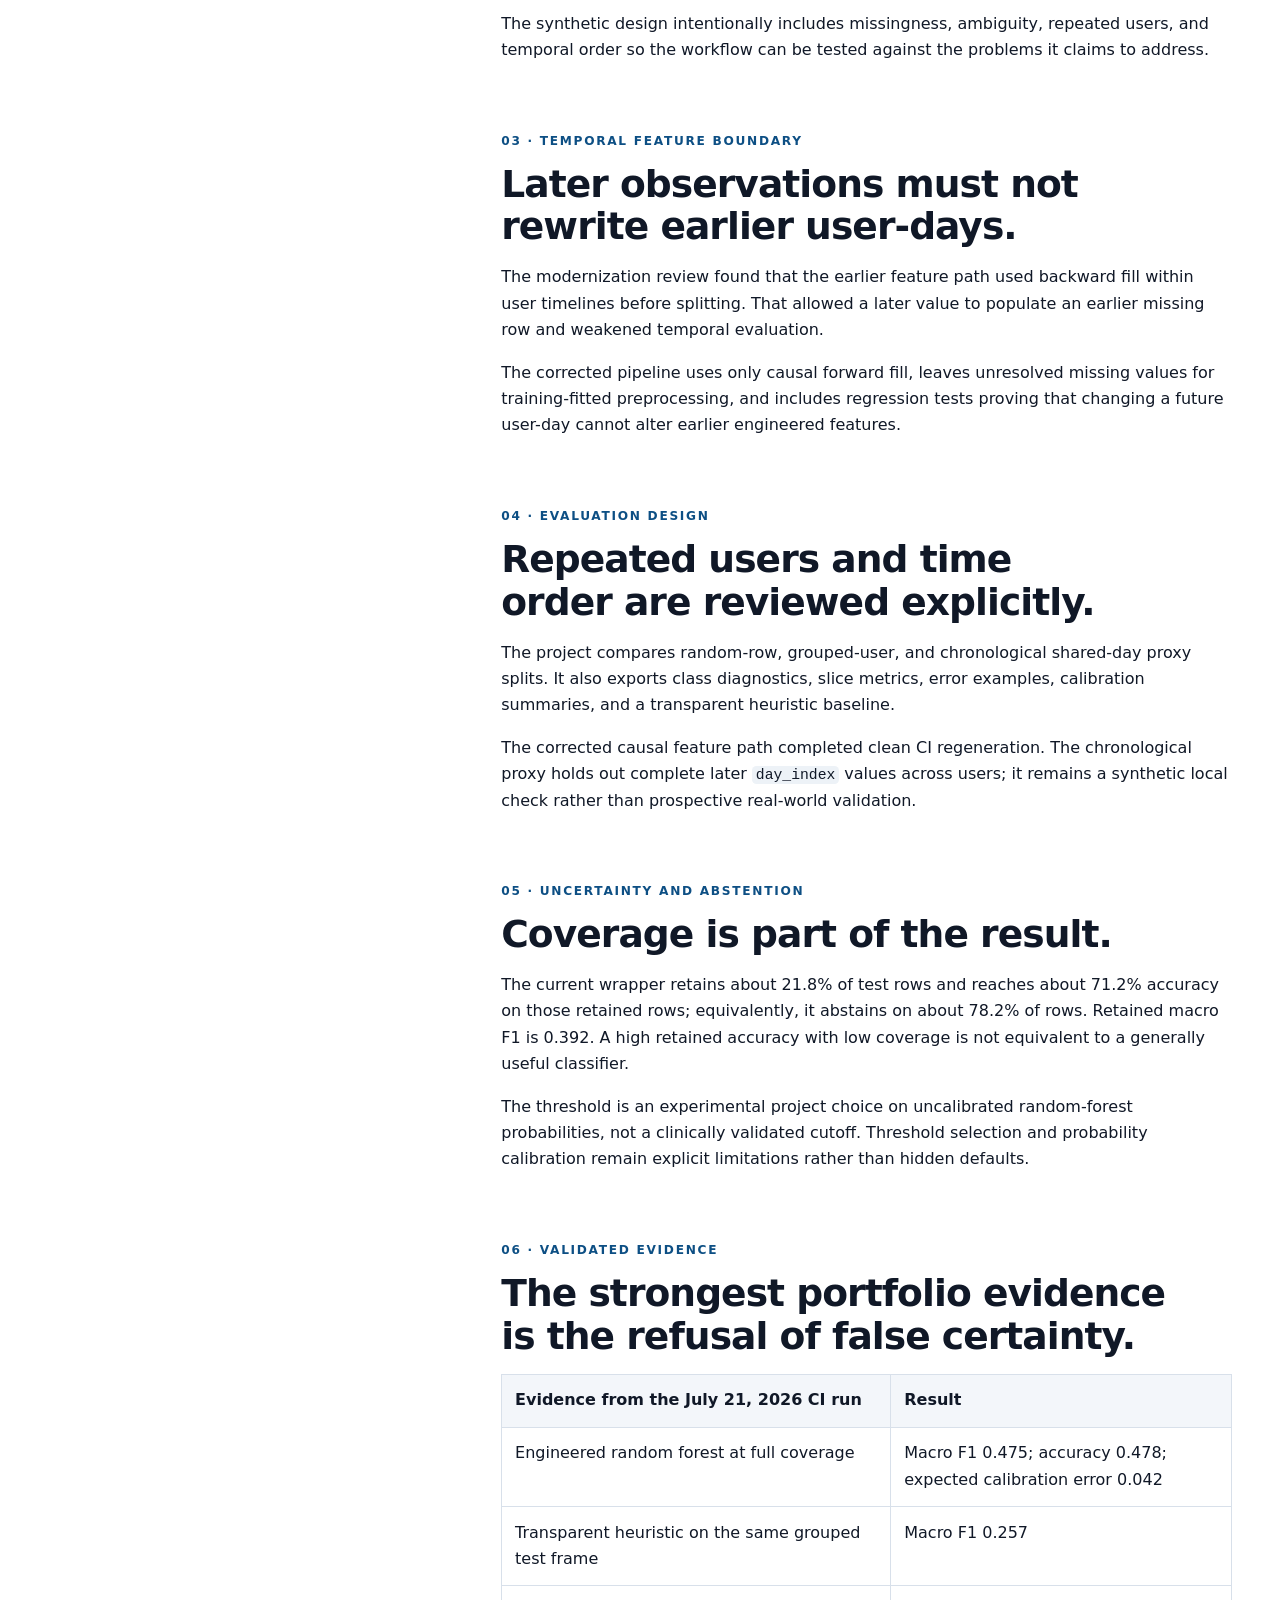
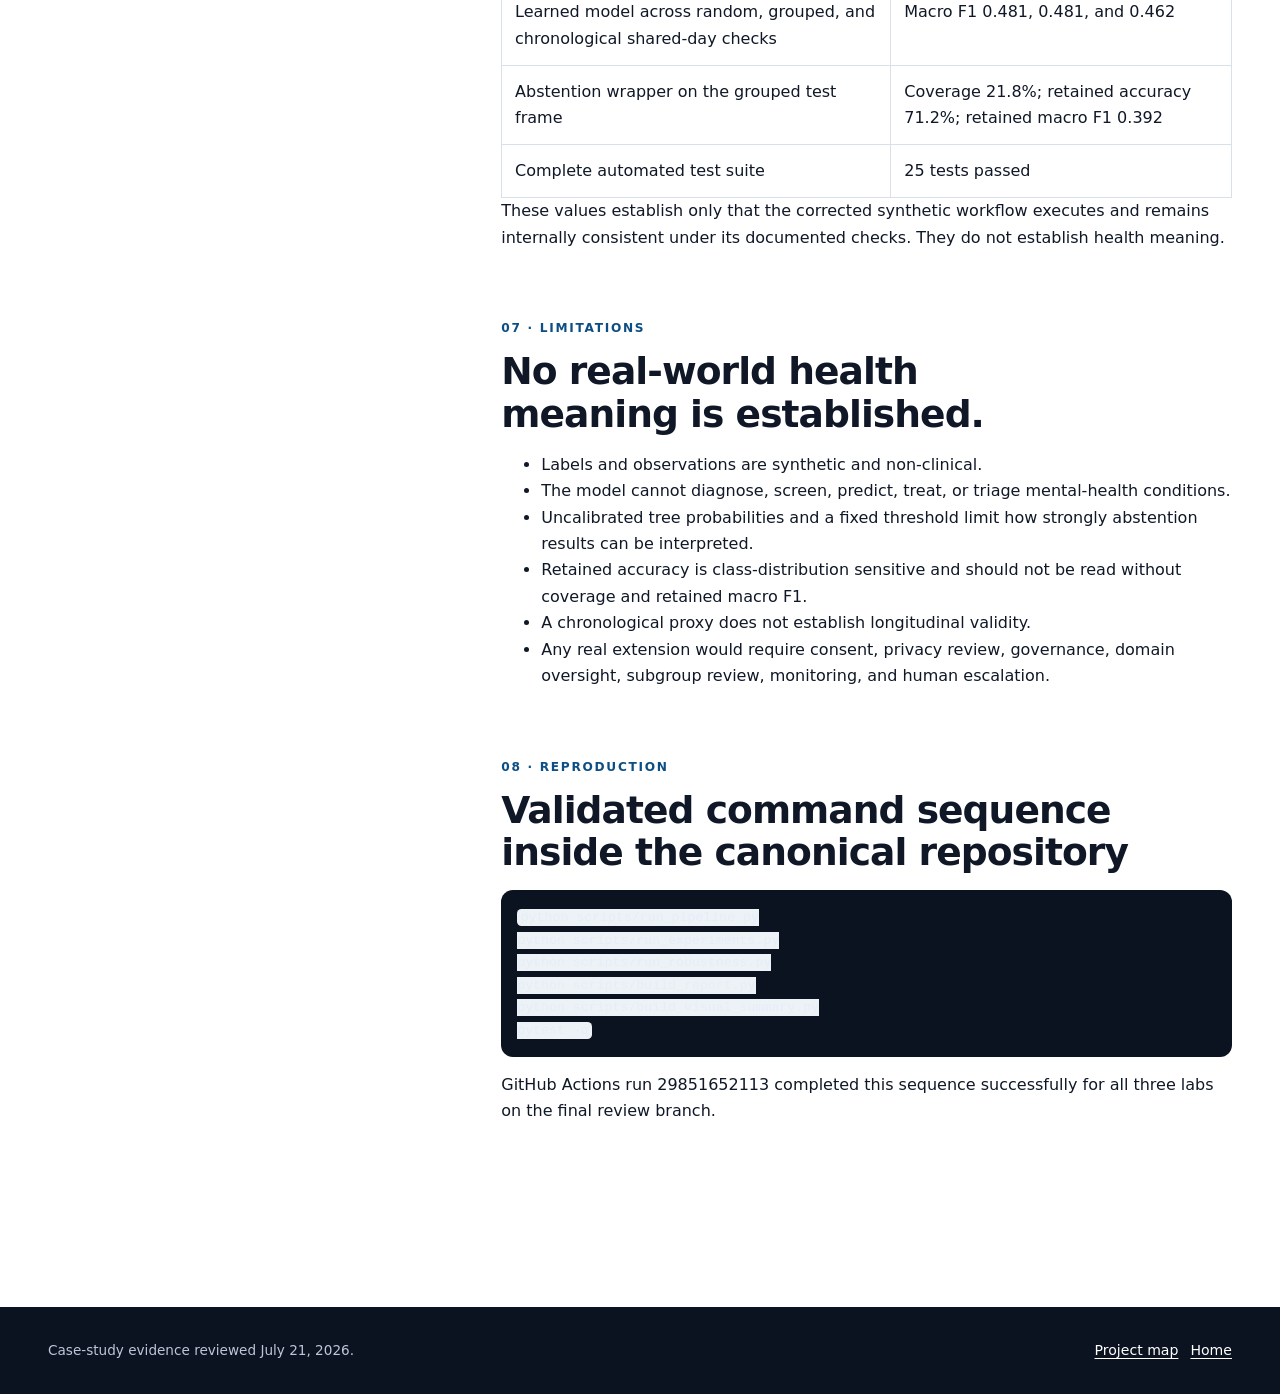
==== commit 7e3c2cc8: "Align Mindstate case study with final validation" ====
--- a/projects/mindstate-signal-lab.html
+++ b/projects/mindstate-signal-lab.html
@@ -8,6 +8,7 @@
   <title>Mindstate Signal Lab — Case Study</title>
   <link rel="icon" href="../favicon.svg" type="image/svg+xml">
   <link rel="stylesheet" href="../portfolio.css">
+  <link rel="stylesheet" href="../case-study.css">
 </head>
 <body>
   <a class="skip-link" href="#main-content">Skip to main content</a>
@@ -28,16 +29,16 @@
         <section id="problem"><p class="eyebrow">01 · Problem</p><h2>How should a model behave when human-centered inputs are ambiguous?</h2><p>The project does not ask a clinical question. It asks whether a synthetic workflow can classify broad non-clinical patterns while refusing low-confidence outputs and limiting user-facing actions to low-stakes reflection, follow-up questions, abstention, or human review.</p></section>
         <section id="data"><p class="eyebrow">02 · Data and provenance</p><h2>One row represents a synthetic user-day.</h2><p>Inputs include sleep, energy, stress, focus, activity, social interaction, journaling sentiment, screen time, workload, day of week, and missingness patterns. The generator includes latent strain and recovery fields for audit, but those fields are excluded from model features.</p><p>The synthetic design intentionally includes missingness, ambiguity, repeated users, and temporal order so the workflow can be tested against the problems it claims to address.</p></section>
         <section id="causality"><p class="eyebrow">03 · Temporal feature boundary</p><h2>Later observations must not rewrite earlier user-days.</h2><p>The modernization review found that the earlier feature path used backward fill within user timelines before splitting. That allowed a later value to populate an earlier missing row and weakened temporal evaluation.</p><p>The corrected pipeline uses only causal forward fill, leaves unresolved missing values for training-fitted preprocessing, and includes regression tests proving that changing a future user-day cannot alter earlier engineered features.</p></section>
-        <section id="evaluation"><p class="eyebrow">04 · Evaluation design</p><h2>Repeated users and time order are reviewed explicitly.</h2><p>The project compares random-row, grouped-user, and temporal day-order proxy splits. It also exports class diagnostics, slice metrics, error examples, calibration summaries, and a transparent heuristic baseline.</p><p>The corrected causal feature path completed clean CI regeneration. The temporal proxy remains a local synthetic check rather than prospective real-world validation.</p></section>
-        <section id="abstention"><p class="eyebrow">05 · Uncertainty and abstention</p><h2>Coverage is part of the result.</h2><p>The current wrapper retains about 21.8% of test rows and reaches about 71.2% accuracy on those retained rows; equivalently, it abstains on about 78.2% of rows. A high retained accuracy with low coverage is not equivalent to a generally useful classifier, and retained-set class balance must also be reviewed.</p><p>The threshold is an experimental project choice, not a clinically validated cutoff. Threshold selection and probability calibration remain explicit limitations rather than hidden defaults.</p></section>
-        <section id="evidence"><p class="eyebrow">06 · Validated evidence</p><h2>The strongest portfolio evidence is the refusal of false certainty.</h2><table class="evidence-table"><thead><tr><th>Evidence from the July 21, 2026 CI run</th><th>Result</th></tr></thead><tbody><tr><td>Engineered random forest at full coverage</td><td>Macro F1 0.475; accuracy 0.478; expected calibration error 0.042</td></tr><tr><td>Transparent heuristic on the same grouped test frame</td><td>Macro F1 0.257</td></tr><tr><td>Learned model across random, grouped, and temporal-proxy checks</td><td>Macro F1 range 0.479–0.481</td></tr><tr><td>Complete automated test suite</td><td>23 tests passed</td></tr></tbody></table><p>These values establish only that the corrected synthetic workflow executes and remains internally consistent under its documented checks. They do not establish health meaning.</p></section>
-        <section id="limitations"><p class="eyebrow">07 · Limitations</p><h2>No real-world health meaning is established.</h2><ul><li>Labels and observations are synthetic and non-clinical.</li><li>The model cannot diagnose, screen, predict, treat, or triage mental-health conditions.</li><li>Uncalibrated tree probabilities and a fixed threshold limit how strongly abstention results can be interpreted.</li><li>Retained accuracy is class-distribution sensitive and should not be read without coverage and class-level metrics.</li><li>A temporal proxy does not establish longitudinal validity.</li><li>Any real extension would require consent, privacy review, governance, domain oversight, subgroup review, monitoring, and human escalation.</li></ul></section>
+        <section id="evaluation"><p class="eyebrow">04 · Evaluation design</p><h2>Repeated users and time order are reviewed explicitly.</h2><p>The project compares random-row, grouped-user, and chronological shared-day proxy splits. It also exports class diagnostics, slice metrics, error examples, calibration summaries, and a transparent heuristic baseline.</p><p>The corrected causal feature path completed clean CI regeneration. The chronological proxy holds out complete later <code>day_index</code> values across users; it remains a synthetic local check rather than prospective real-world validation.</p></section>
+        <section id="abstention"><p class="eyebrow">05 · Uncertainty and abstention</p><h2>Coverage is part of the result.</h2><p>The current wrapper retains about 21.8% of test rows and reaches about 71.2% accuracy on those retained rows; equivalently, it abstains on about 78.2% of rows. Retained macro F1 is 0.392. A high retained accuracy with low coverage is not equivalent to a generally useful classifier.</p><p>The threshold is an experimental project choice on uncalibrated random-forest probabilities, not a clinically validated cutoff. Threshold selection and probability calibration remain explicit limitations rather than hidden defaults.</p></section>
+        <section id="evidence"><p class="eyebrow">06 · Validated evidence</p><h2>The strongest portfolio evidence is the refusal of false certainty.</h2><table class="evidence-table"><thead><tr><th>Evidence from the July 21, 2026 CI run</th><th>Result</th></tr></thead><tbody><tr><td>Engineered random forest at full coverage</td><td>Macro F1 0.475; accuracy 0.478; expected calibration error 0.042</td></tr><tr><td>Transparent heuristic on the same grouped test frame</td><td>Macro F1 0.257</td></tr><tr><td>Learned model across random, grouped, and chronological shared-day checks</td><td>Macro F1 0.481, 0.481, and 0.462</td></tr><tr><td>Abstention wrapper on the grouped test frame</td><td>Coverage 21.8%; retained accuracy 71.2%; retained macro F1 0.392</td></tr><tr><td>Complete automated test suite</td><td>25 tests passed</td></tr></tbody></table><p>These values establish only that the corrected synthetic workflow executes and remains internally consistent under its documented checks. They do not establish health meaning.</p></section>
+        <section id="limitations"><p class="eyebrow">07 · Limitations</p><h2>No real-world health meaning is established.</h2><ul><li>Labels and observations are synthetic and non-clinical.</li><li>The model cannot diagnose, screen, predict, treat, or triage mental-health conditions.</li><li>Uncalibrated tree probabilities and a fixed threshold limit how strongly abstention results can be interpreted.</li><li>Retained accuracy is class-distribution sensitive and should not be read without coverage and retained macro F1.</li><li>A chronological proxy does not establish longitudinal validity.</li><li>Any real extension would require consent, privacy review, governance, domain oversight, subgroup review, monitoring, and human escalation.</li></ul></section>
         <section id="reproduce"><p class="eyebrow">08 · Reproduction</p><h2>Validated command sequence inside the canonical repository</h2><pre class="code-block"><code>python scripts/run_pipeline.py
 python scripts/run_experiments.py
 python scripts/run_robustness.py
 python scripts/build_report.py
 python scripts/build_visual_summary.py
-pytest -q</code></pre><p>The review workflow regenerated every artifact after the leakage correction and uploaded the resulting evidence for adversarial review.</p></section>
+pytest -q</code></pre><p>GitHub Actions run 29851652113 completed this sequence successfully for all three labs on the final review branch.</p></section>
       </div>
     </section>
   </main>
--- a/case-study.css
+++ b/case-study.css
@@ -0,0 +1,18 @@
+.case-content {
+  min-width: 0;
+}
+
+.evidence-table {
+  display: block;
+  max-width: 100%;
+  overflow-x: auto;
+  overscroll-behavior-inline: contain;
+  -webkit-overflow-scrolling: touch;
+}
+
+@media (max-width: 48rem) {
+  .evidence-table th,
+  .evidence-table td {
+    min-width: 14rem;
+  }
+}
